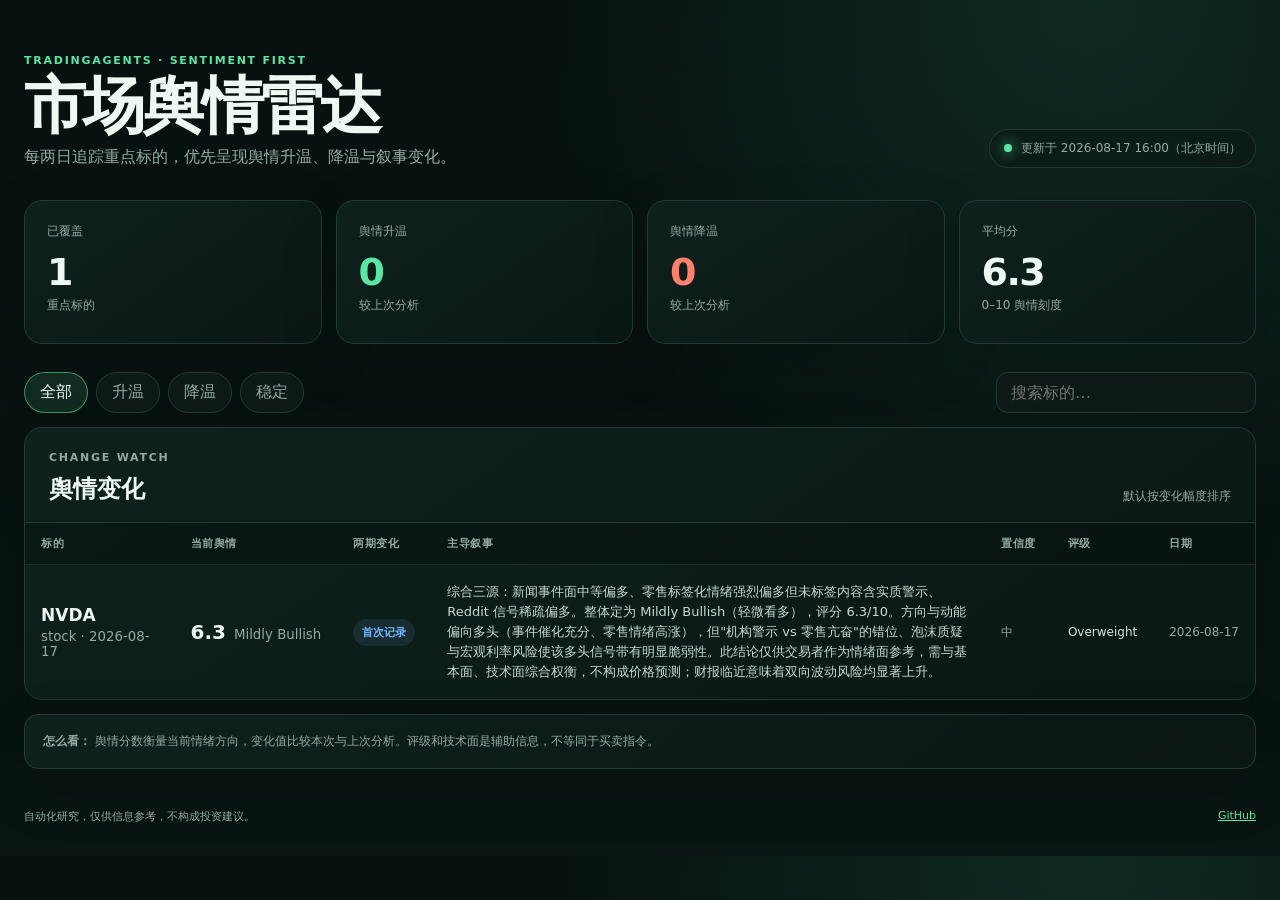
==== site-dist/index.html @ 96352321 "initialize sentiment dashboard data" ====
<!doctype html>
<html lang="zh-CN">
  <head>
    <meta charset="utf-8" />
    <meta name="viewport" content="width=device-width, initial-scale=1" />
    <meta name="description" content="重点标的舆情变化与交易研究仪表盘" />
    <title>市场舆情雷达</title>
    <link rel="icon" href="./favicon.svg" type="image/svg+xml" />
    <link rel="stylesheet" href="./styles.css" />
  </head>
  <body>
    <header class="masthead">
      <div>
        <p class="eyebrow">TRADINGAGENTS · SENTIMENT FIRST</p>
        <h1>市场舆情雷达</h1>
        <p class="subtitle">每两日追踪重点标的，优先呈现舆情升温、降温与叙事变化。</p>
      </div>
      <div class="freshness" aria-live="polite">
        <span class="status-dot"></span>
        <span id="freshness">正在读取最新分析…</span>
      </div>
    </header>

    <main>
      <section class="metrics" aria-label="舆情概览">
        <article class="metric-card">
          <span>已覆盖</span>
          <strong id="coverage">—</strong>
          <small>重点标的</small>
        </article>
        <article class="metric-card warming">
          <span>舆情升温</span>
          <strong id="warming">—</strong>
          <small>较上次分析</small>
        </article>
        <article class="metric-card cooling">
          <span>舆情降温</span>
          <strong id="cooling">—</strong>
          <small>较上次分析</small>
        </article>
        <article class="metric-card">
          <span>平均分</span>
          <strong id="average">—</strong>
          <small>0–10 舆情刻度</small>
        </article>
      </section>

      <section class="toolbar" aria-label="筛选和排序">
        <div class="filter-group" id="filters">
          <button class="filter active" data-filter="all">全部</button>
          <button class="filter" data-filter="warming">升温</button>
          <button class="filter" data-filter="cooling">降温</button>
          <button class="filter" data-filter="stable">稳定</button>
        </div>
        <label class="search">
          <span class="sr-only">搜索标的</span>
          <input id="search" type="search" placeholder="搜索标的…" autocomplete="off" />
        </label>
      </section>

      <section class="panel">
        <div class="panel-heading">
          <div>
            <p class="eyebrow">CHANGE WATCH</p>
            <h2>舆情变化</h2>
          </div>
          <p>默认按变化幅度排序</p>
        </div>
        <div class="table-wrap">
          <table>
            <thead>
              <tr>
                <th>标的</th>
                <th>当前舆情</th>
                <th>两期变化</th>
                <th>主导叙事</th>
                <th>置信度</th>
                <th>评级</th>
                <th>日期</th>
              </tr>
            </thead>
            <tbody id="sentiment-table"></tbody>
          </table>
        </div>
        <div id="empty-state" class="empty-state" hidden>暂无匹配结果。</div>
      </section>

      <section class="method-note">
        <strong>怎么看：</strong>
        舆情分数衡量当前情绪方向，变化值比较本次与上次分析。评级和技术面是辅助信息，不等同于买卖指令。
      </section>
    </main>

    <dialog id="detail-dialog">
      <div class="dialog-shell">
        <header class="dialog-header">
          <div>
            <p class="eyebrow" id="detail-date"></p>
            <h2 id="detail-title"></h2>
            <p id="detail-summary"></p>
          </div>
          <button id="close-dialog" class="icon-button" aria-label="关闭详情">×</button>
        </header>
        <div class="detail-stats" id="detail-stats"></div>
        <nav class="tabs" aria-label="报告章节">
          <button class="tab active" data-tab="sentiment">舆情分析</button>
          <button class="tab" data-tab="news">新闻与事件</button>
          <button class="tab" data-tab="market">技术分析</button>
          <button class="tab" data-tab="history">历史变化</button>
          <a id="full-report" class="tab report-link" target="_blank" rel="noopener">完整报告 ↗</a>
        </nav>
        <section id="detail-content" class="detail-content"></section>
      </div>
    </dialog>

    <footer>
      <span>自动化研究，仅供信息参考，不构成投资建议。</span>
      <a href="https://github.com/lilidan/TradingAgents" target="_blank" rel="noopener">GitHub</a>
    </footer>
    <script src="./app.js" defer></script>
  </body>
</html>
---- site-dist/styles.css ----
:root {
  color-scheme: dark;
  --bg: #07110f;
  --panel: #0c1916;
  --panel-2: #10211d;
  --line: #233b34;
  --text: #eef8f3;
  --muted: #95aaa2;
  --green: #5ce6a5;
  --green-soft: rgba(92, 230, 165, 0.12);
  --red: #ff806f;
  --red-soft: rgba(255, 128, 111, 0.12);
  --amber: #f2c66d;
  --blue: #74b7ff;
  --radius: 18px;
  font-family: Inter, ui-sans-serif, system-ui, -apple-system, BlinkMacSystemFont, "Segoe UI", sans-serif;
}

* { box-sizing: border-box; }

body {
  margin: 0;
  min-width: 320px;
  color: var(--text);
  background:
    radial-gradient(circle at 85% 0%, rgba(52, 159, 117, 0.18), transparent 34rem),
    linear-gradient(180deg, #07110f 0%, #091512 100%);
}

button, input { font: inherit; }

a { color: var(--green); }

.masthead, main, footer {
  width: min(1440px, calc(100% - 48px));
  margin-inline: auto;
}

.masthead {
  display: flex;
  justify-content: space-between;
  gap: 32px;
  align-items: flex-end;
  padding: 54px 0 32px;
}

.eyebrow {
  margin: 0 0 9px;
  color: var(--green);
  font-size: 11px;
  font-weight: 800;
  letter-spacing: 0.16em;
}

h1, h2, p { margin-top: 0; }

h1 {
  margin-bottom: 10px;
  font-size: clamp(34px, 5vw, 62px);
  line-height: 0.98;
  letter-spacing: -0.045em;
}

.subtitle, .panel-heading p, footer, .method-note { color: var(--muted); }
.subtitle { margin-bottom: 0; font-size: 16px; }

.freshness {
  display: flex;
  align-items: center;
  gap: 9px;
  flex: 0 0 auto;
  padding: 10px 14px;
  border: 1px solid var(--line);
  border-radius: 999px;
  color: var(--muted);
  background: rgba(12, 25, 22, 0.72);
  font-size: 12px;
}

.status-dot {
  width: 8px;
  height: 8px;
  border-radius: 50%;
  background: var(--green);
  box-shadow: 0 0 14px var(--green);
}

.metrics {
  display: grid;
  grid-template-columns: repeat(4, minmax(0, 1fr));
  gap: 14px;
}

.metric-card, .panel, .method-note {
  border: 1px solid var(--line);
  background: linear-gradient(145deg, rgba(16, 33, 29, 0.96), rgba(10, 23, 20, 0.96));
  box-shadow: 0 20px 60px rgba(0, 0, 0, 0.14);
}

.metric-card {
  display: grid;
  min-height: 144px;
  padding: 22px;
  border-radius: var(--radius);
}

.metric-card > span, .metric-card small { color: var(--muted); font-size: 12px; }
.metric-card strong { align-self: center; font-size: 38px; letter-spacing: -0.04em; }
.metric-card.warming strong { color: var(--green); }
.metric-card.cooling strong { color: var(--red); }

.toolbar {
  display: flex;
  justify-content: space-between;
  gap: 16px;
  margin: 28px 0 14px;
}

.filter-group { display: flex; flex-wrap: wrap; gap: 8px; }
.filter, .tab, .icon-button {
  border: 1px solid var(--line);
  color: var(--muted);
  background: var(--panel);
  cursor: pointer;
}

.filter {
  padding: 9px 15px;
  border-radius: 999px;
}

.filter:hover, .filter.active, .tab:hover, .tab.active {
  border-color: rgba(92, 230, 165, 0.55);
  color: var(--text);
  background: var(--green-soft);
}

.search input {
  width: min(260px, 42vw);
  padding: 10px 14px;
  border: 1px solid var(--line);
  border-radius: 12px;
  outline: none;
  color: var(--text);
  background: var(--panel);
}

.search input:focus { border-color: var(--green); }

.panel { overflow: hidden; border-radius: var(--radius); }
.panel-heading {
  display: flex;
  justify-content: space-between;
  align-items: flex-end;
  gap: 20px;
  padding: 23px 24px 17px;
  border-bottom: 1px solid var(--line);
}
.panel-heading h2 { margin-bottom: 0; font-size: 24px; }
.panel-heading > p { margin-bottom: 0; font-size: 12px; }
.table-wrap { overflow-x: auto; }

table { width: 100%; border-collapse: collapse; }
th {
  padding: 13px 16px;
  color: var(--muted);
  background: rgba(7, 17, 15, 0.54);
  font-size: 11px;
  font-weight: 700;
  letter-spacing: 0.05em;
  text-align: left;
  white-space: nowrap;
}
td { padding: 17px 16px; border-top: 1px solid rgba(35, 59, 52, 0.68); vertical-align: middle; }
tbody tr { cursor: pointer; transition: background 140ms ease; }
tbody tr:hover { background: rgba(92, 230, 165, 0.045); }

.ticker { display: grid; gap: 4px; min-width: 84px; }
.ticker strong { font-size: 17px; }
.ticker small { color: var(--muted); }
.score { display: flex; align-items: baseline; gap: 8px; white-space: nowrap; }
.score strong { font-size: 20px; }
.score small { color: var(--muted); }

.badge {
  display: inline-flex;
  align-items: center;
  gap: 6px;
  padding: 6px 9px;
  border-radius: 999px;
  font-size: 11px;
  font-weight: 750;
  white-space: nowrap;
}
.badge.up { color: var(--green); background: var(--green-soft); }
.badge.down { color: var(--red); background: var(--red-soft); }
.badge.stable { color: var(--amber); background: rgba(242, 198, 109, 0.1); }
.badge.first { color: var(--blue); background: rgba(116, 183, 255, 0.1); }
.narrative { min-width: 320px; max-width: 610px; color: #c8d8d2; font-size: 13px; line-height: 1.55; }
.muted { color: var(--muted); font-size: 12px; white-space: nowrap; }
.rating { color: #d7e5df; font-size: 12px; white-space: nowrap; }

.empty-state { padding: 48px; color: var(--muted); text-align: center; }
.method-note { margin: 14px 0 40px; padding: 16px 18px; border-radius: 14px; font-size: 12px; line-height: 1.7; }

dialog {
  width: min(1120px, calc(100% - 30px));
  max-height: min(900px, calc(100vh - 30px));
  padding: 0;
  border: 1px solid var(--line);
  border-radius: 22px;
  color: var(--text);
  background: #0a1714;
  box-shadow: 0 30px 100px rgba(0, 0, 0, 0.58);
}
dialog::backdrop { background: rgba(1, 7, 5, 0.75); backdrop-filter: blur(6px); }
.dialog-shell { padding: 26px; }
.dialog-header { display: flex; justify-content: space-between; gap: 24px; }
.dialog-header h2 { margin-bottom: 8px; font-size: 32px; }
.dialog-header > div > p:last-child { margin-bottom: 0; color: var(--muted); max-width: 800px; line-height: 1.6; }
.icon-button { width: 38px; height: 38px; border-radius: 50%; font-size: 25px; }
.detail-stats { display: grid; grid-template-columns: repeat(4, 1fr); gap: 10px; margin: 24px 0; }
.detail-stat { padding: 14px; border: 1px solid var(--line); border-radius: 13px; background: var(--panel-2); }
.detail-stat span { display: block; margin-bottom: 7px; color: var(--muted); font-size: 11px; }
.detail-stat strong { font-size: 18px; }
.tabs { display: flex; flex-wrap: wrap; gap: 8px; padding-bottom: 14px; border-bottom: 1px solid var(--line); }
.tab { padding: 9px 13px; border-radius: 9px; font-size: 12px; text-decoration: none; }
.report-link { margin-left: auto; }
.detail-content { min-height: 280px; max-height: 52vh; overflow: auto; padding: 22px 8px 8px; }
.report-text { margin: 0; color: #d8e7e1; font: 13px/1.75 ui-monospace, SFMono-Regular, Menlo, Monaco, Consolas, monospace; white-space: pre-wrap; overflow-wrap: anywhere; }
.history-chart { display: grid; gap: 10px; }
.history-row { display: grid; grid-template-columns: 100px 1fr 70px 130px; gap: 12px; align-items: center; font-size: 12px; }
.history-track { height: 8px; overflow: hidden; border-radius: 999px; background: #182a25; }
.history-fill { height: 100%; border-radius: inherit; background: linear-gradient(90deg, var(--red), var(--amber), var(--green)); }

footer { display: flex; justify-content: space-between; padding: 0 0 32px; font-size: 11px; }
.sr-only { position: absolute; width: 1px; height: 1px; overflow: hidden; clip: rect(0, 0, 0, 0); }

@media (max-width: 900px) {
  .metrics { grid-template-columns: repeat(2, 1fr); }
  .detail-stats { grid-template-columns: repeat(2, 1fr); }
  th:nth-child(5), td:nth-child(5), th:nth-child(6), td:nth-child(6) { display: none; }
}

@media (max-width: 620px) {
  .masthead, main, footer { width: min(100% - 26px, 1440px); }
  .masthead { align-items: flex-start; flex-direction: column; padding-top: 34px; }
  .metrics { grid-template-columns: 1fr 1fr; gap: 9px; }
  .metric-card { min-height: 116px; padding: 16px; }
  .metric-card strong { font-size: 30px; }
  .toolbar { align-items: stretch; flex-direction: column; }
  .search input { width: 100%; }
  .narrative { min-width: 230px; }
  th:nth-child(4), td:nth-child(4), th:nth-child(7), td:nth-child(7) { display: none; }
  .score small { display: none; }
  td { padding-block: 15px; }
  .dialog-shell { padding: 18px; }
  .detail-stats { grid-template-columns: 1fr 1fr; }
  .report-link { margin-left: 0; }
  .history-row { grid-template-columns: 82px 1fr 42px; }
  .history-row .history-band { display: none; }
}
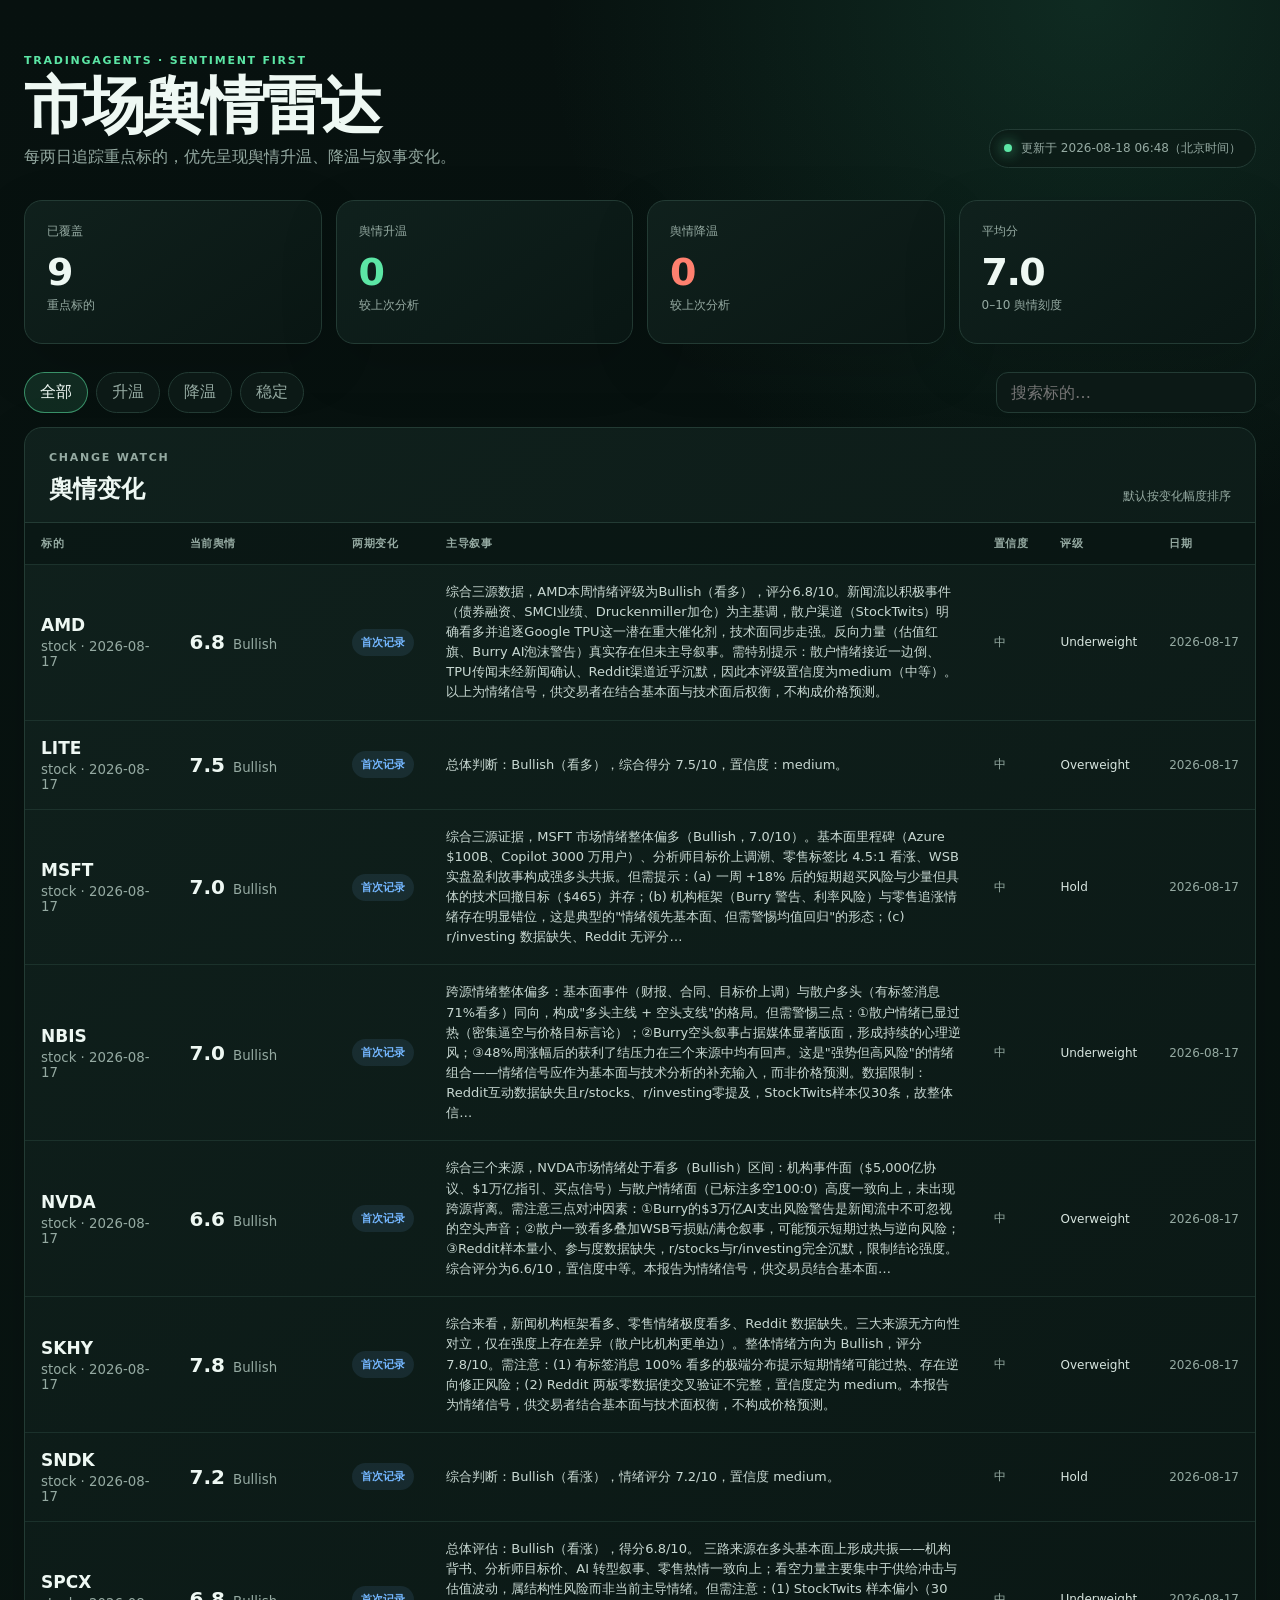
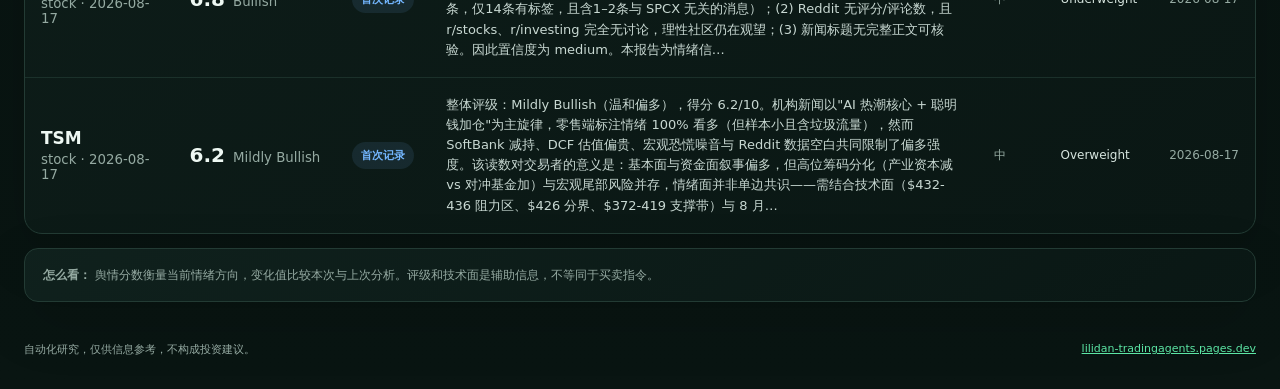
==== commit b8251737: "publish rendered dashboard pages" ====
--- a/site-dist/index.html
+++ b/site-dist/index.html
@@ -115,7 +115,7 @@
 
     <footer>
       <span>自动化研究，仅供信息参考，不构成投资建议。</span>
-      <a href="https://github.com/lilidan/TradingAgents" target="_blank" rel="noopener">GitHub</a>
+      <a href="https://lilidan-tradingagents.pages.dev/">lilidan-tradingagents.pages.dev</a>
     </footer>
     <script src="./app.js" defer></script>
   </body>
--- a/site-dist/styles.css
+++ b/site-dist/styles.css
@@ -228,6 +228,57 @@
 .report-link { margin-left: auto; }
 .detail-content { min-height: 280px; max-height: 52vh; overflow: auto; padding: 22px 8px 8px; }
 .report-text { margin: 0; color: #d8e7e1; font: 13px/1.75 ui-monospace, SFMono-Regular, Menlo, Monaco, Consolas, monospace; white-space: pre-wrap; overflow-wrap: anywhere; }
+.markdown-body { color: #d8e7e1; font-size: 14px; line-height: 1.78; overflow-wrap: anywhere; }
+.markdown-body > :first-child { margin-top: 0; }
+.markdown-body > :last-child { margin-bottom: 0; }
+.markdown-body h1, .markdown-body h2, .markdown-body h3, .markdown-body h4 {
+  margin: 1.65em 0 0.65em;
+  color: var(--text);
+  line-height: 1.3;
+  letter-spacing: -0.018em;
+}
+.markdown-body h1 { padding-bottom: 0.35em; border-bottom: 1px solid var(--line); font-size: 2em; }
+.markdown-body h2 { padding-bottom: 0.3em; border-bottom: 1px solid rgba(35, 59, 52, 0.72); font-size: 1.5em; }
+.markdown-body h3 { font-size: 1.2em; }
+.markdown-body p, .markdown-body ul, .markdown-body ol, .markdown-body blockquote { margin: 0 0 1em; }
+.markdown-body ul, .markdown-body ol { padding-left: 1.6em; }
+.markdown-body li + li { margin-top: 0.3em; }
+.markdown-body strong { color: var(--text); }
+.markdown-body blockquote {
+  padding: 0.7em 1em;
+  border-left: 3px solid var(--green);
+  color: var(--muted);
+  background: rgba(92, 230, 165, 0.055);
+}
+.markdown-body blockquote > :last-child { margin-bottom: 0; }
+.markdown-body code {
+  padding: 0.15em 0.38em;
+  border-radius: 5px;
+  color: #c9f5df;
+  background: #132a23;
+  font: 0.9em/1.5 ui-monospace, SFMono-Regular, Menlo, Monaco, Consolas, monospace;
+}
+.markdown-body pre { overflow-x: auto; padding: 14px 16px; border: 1px solid var(--line); border-radius: 11px; background: #07110f; }
+.markdown-body pre code { padding: 0; background: transparent; }
+.markdown-body table { display: block; width: max-content; min-width: 100%; max-width: 100%; overflow-x: auto; }
+.markdown-body th, .markdown-body td { padding: 9px 11px; border: 1px solid var(--line); white-space: normal; }
+.markdown-body th { color: var(--text); background: #10211d; }
+.markdown-body hr { margin: 1.5em 0; border: 0; border-top: 1px solid var(--line); }
+.report-page { min-height: 100vh; }
+.standalone-report { width: min(960px, calc(100% - 32px)); padding: 34px 0 70px; }
+.report-toolbar {
+  display: flex;
+  justify-content: space-between;
+  gap: 20px;
+  margin-bottom: 22px;
+  padding: 14px 16px;
+  border: 1px solid var(--line);
+  border-radius: 12px;
+  color: var(--muted);
+  background: var(--panel);
+  font-size: 12px;
+}
+.standalone-report > .markdown-body { padding: clamp(20px, 5vw, 48px); border: 1px solid var(--line); border-radius: var(--radius); background: var(--panel); }
 .history-chart { display: grid; gap: 10px; }
 .history-row { display: grid; grid-template-columns: 100px 1fr 70px 130px; gap: 12px; align-items: center; font-size: 12px; }
 .history-track { height: 8px; overflow: hidden; border-radius: 999px; background: #182a25; }
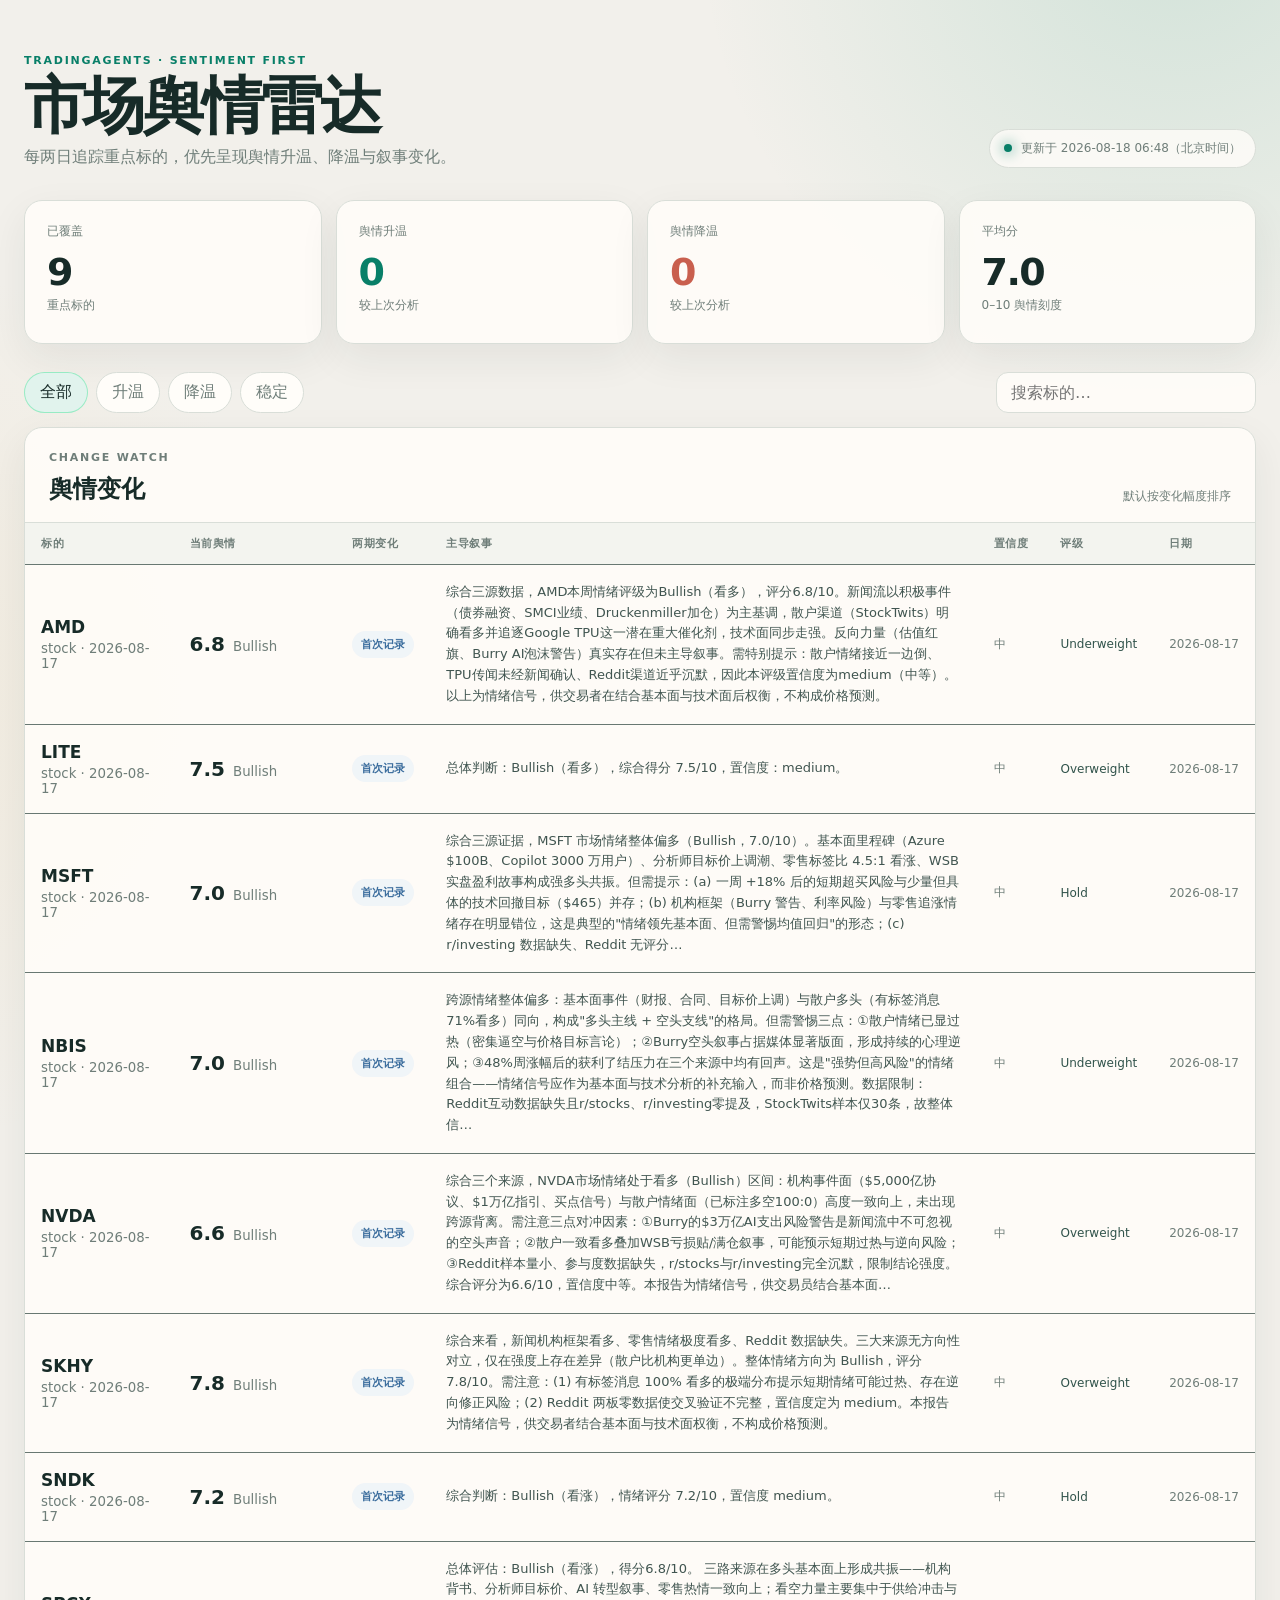
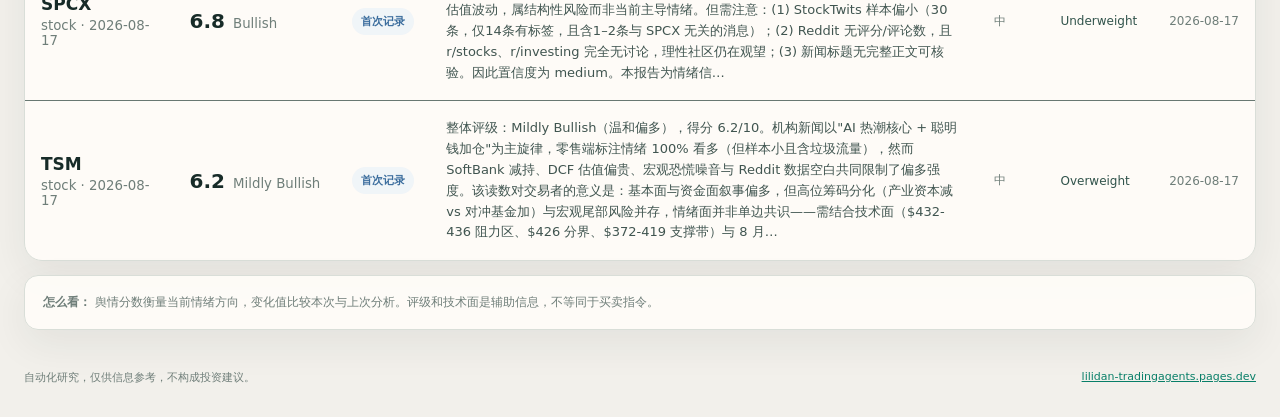
==== commit a239ba87: "publish dashboard drawer UI" ====
--- a/site-dist/index.html
+++ b/site-dist/index.html
@@ -91,25 +91,39 @@
       </section>
     </main>
 
-    <dialog id="detail-dialog">
-      <div class="dialog-shell">
-        <header class="dialog-header">
-          <div>
-            <p class="eyebrow" id="detail-date"></p>
-            <h2 id="detail-title"></h2>
-            <p id="detail-summary"></p>
+    <dialog id="detail-dialog" aria-labelledby="detail-title">
+      <div class="drawer-shell">
+        <aside class="drawer-sidebar">
+          <div class="drawer-sidebar-header">
+            <p class="eyebrow">CHANGE WATCH</p>
+            <h2>重点标的</h2>
+            <p id="drawer-count">点击标的切换报告</p>
           </div>
-          <button id="close-dialog" class="icon-button" aria-label="关闭详情">×</button>
-        </header>
-        <div class="detail-stats" id="detail-stats"></div>
-        <nav class="tabs" aria-label="报告章节">
-          <button class="tab active" data-tab="sentiment">舆情分析</button>
-          <button class="tab" data-tab="news">新闻与事件</button>
-          <button class="tab" data-tab="market">技术分析</button>
-          <button class="tab" data-tab="history">历史变化</button>
-          <a id="full-report" class="tab report-link" target="_blank" rel="noopener">完整报告 ↗</a>
-        </nav>
-        <section id="detail-content" class="detail-content"></section>
+          <div id="drawer-list" class="drawer-list" role="listbox" aria-label="选择标的"></div>
+          <div class="drawer-sidebar-footer">
+            <button id="close-dialog" class="back-button" type="button">← 返回总览</button>
+          </div>
+        </aside>
+
+        <section class="drawer-main">
+          <header class="dialog-header">
+            <div>
+              <p class="eyebrow" id="detail-date"></p>
+              <h2 id="detail-title"></h2>
+              <p id="detail-summary"></p>
+            </div>
+            <button id="close-dialog-icon" class="icon-button" aria-label="关闭详情" type="button">×</button>
+          </header>
+          <div class="detail-stats" id="detail-stats"></div>
+          <nav class="tabs" aria-label="报告章节">
+            <button class="tab active" data-tab="sentiment">舆情分析</button>
+            <button class="tab" data-tab="news">新闻与事件</button>
+            <button class="tab" data-tab="market">技术分析</button>
+            <button class="tab" data-tab="history">历史变化</button>
+            <a id="full-report" class="tab report-link" target="_blank" rel="noopener">完整报告 ↗</a>
+          </nav>
+          <section id="detail-content" class="detail-content"></section>
+        </section>
       </div>
     </dialog>
 
--- a/site-dist/styles.css
+++ b/site-dist/styles.css
@@ -1,17 +1,19 @@
 :root {
-  color-scheme: dark;
-  --bg: #07110f;
-  --panel: #0c1916;
-  --panel-2: #10211d;
-  --line: #233b34;
-  --text: #eef8f3;
-  --muted: #95aaa2;
-  --green: #5ce6a5;
-  --green-soft: rgba(92, 230, 165, 0.12);
-  --red: #ff806f;
-  --red-soft: rgba(255, 128, 111, 0.12);
-  --amber: #f2c66d;
-  --blue: #74b7ff;
+  color-scheme: light;
+  --bg: #f2f0eb;
+  --panel: #fffdf9;
+  --panel-2: #f7f5ef;
+  --line: #d9ded8;
+  --text: #172b28;
+  --muted: #6f7e79;
+  --green: #087f68;
+  --green-bright: #43c6a0;
+  --green-soft: #e1f3ed;
+  --red: #c95f4e;
+  --red-soft: #fae8e3;
+  --amber: #a66b14;
+  --blue: #3b6d9d;
+  --ink: #102c28;
   --radius: 18px;
   font-family: Inter, ui-sans-serif, system-ui, -apple-system, BlinkMacSystemFont, "Segoe UI", sans-serif;
 }
@@ -23,8 +25,9 @@
   min-width: 320px;
   color: var(--text);
   background:
-    radial-gradient(circle at 85% 0%, rgba(52, 159, 117, 0.18), transparent 34rem),
-    linear-gradient(180deg, #07110f 0%, #091512 100%);
+    radial-gradient(circle at 92% -4%, rgba(70, 168, 139, 0.19), transparent 30rem),
+    radial-gradient(circle at -10% 35%, rgba(235, 197, 126, 0.12), transparent 28rem),
+    var(--bg);
 }
 
 button, input { font: inherit; }
@@ -73,7 +76,7 @@
   border: 1px solid var(--line);
   border-radius: 999px;
   color: var(--muted);
-  background: rgba(12, 25, 22, 0.72);
+  background: rgba(255, 253, 249, 0.82);
   font-size: 12px;
 }
 
@@ -93,8 +96,8 @@
 
 .metric-card, .panel, .method-note {
   border: 1px solid var(--line);
-  background: linear-gradient(145deg, rgba(16, 33, 29, 0.96), rgba(10, 23, 20, 0.96));
-  box-shadow: 0 20px 60px rgba(0, 0, 0, 0.14);
+  background: rgba(255, 253, 249, 0.9);
+  box-shadow: 0 14px 40px rgba(27, 48, 42, 0.07);
 }
 
 .metric-card {
@@ -142,7 +145,7 @@
   border-radius: 12px;
   outline: none;
   color: var(--text);
-  background: var(--panel);
+  background: rgba(255, 253, 249, 0.9);
 }
 
 .search input:focus { border-color: var(--green); }
@@ -164,7 +167,7 @@
 th {
   padding: 13px 16px;
   color: var(--muted);
-  background: rgba(7, 17, 15, 0.54);
+  background: #f3f4ef;
   font-size: 11px;
   font-weight: 700;
   letter-spacing: 0.05em;
@@ -173,7 +176,7 @@
 }
 td { padding: 17px 16px; border-top: 1px solid rgba(35, 59, 52, 0.68); vertical-align: middle; }
 tbody tr { cursor: pointer; transition: background 140ms ease; }
-tbody tr:hover { background: rgba(92, 230, 165, 0.045); }
+tbody tr:hover { background: #f0f8f4; }
 
 .ticker { display: grid; gap: 4px; min-width: 84px; }
 .ticker strong { font-size: 17px; }
@@ -196,44 +199,89 @@
 .badge.down { color: var(--red); background: var(--red-soft); }
 .badge.stable { color: var(--amber); background: rgba(242, 198, 109, 0.1); }
 .badge.first { color: var(--blue); background: rgba(116, 183, 255, 0.1); }
-.narrative { min-width: 320px; max-width: 610px; color: #c8d8d2; font-size: 13px; line-height: 1.55; }
+.narrative { min-width: 320px; max-width: 610px; color: #405550; font-size: 13px; line-height: 1.6; }
 .muted { color: var(--muted); font-size: 12px; white-space: nowrap; }
-.rating { color: #d7e5df; font-size: 12px; white-space: nowrap; }
+.rating { color: #31534b; font-size: 12px; white-space: nowrap; }
 
 .empty-state { padding: 48px; color: var(--muted); text-align: center; }
 .method-note { margin: 14px 0 40px; padding: 16px 18px; border-radius: 14px; font-size: 12px; line-height: 1.7; }
 
 dialog {
-  width: min(1120px, calc(100% - 30px));
-  max-height: min(900px, calc(100vh - 30px));
+  width: 100vw;
+  height: 100dvh;
+  max-width: none;
+  max-height: none;
   padding: 0;
-  border: 1px solid var(--line);
-  border-radius: 22px;
+  border: 0;
   color: var(--text);
-  background: #0a1714;
-  box-shadow: 0 30px 100px rgba(0, 0, 0, 0.58);
-}
-dialog::backdrop { background: rgba(1, 7, 5, 0.75); backdrop-filter: blur(6px); }
-.dialog-shell { padding: 26px; }
+  background: transparent;
+  box-shadow: none;
+}
+dialog::backdrop { background: rgba(16, 38, 33, 0.42); backdrop-filter: blur(4px); }
+.drawer-shell { display: grid; grid-template-columns: minmax(240px, 25vw) minmax(0, 1fr); width: 100%; height: 100%; }
+.drawer-sidebar {
+  display: flex;
+  min-width: 0;
+  flex-direction: column;
+  padding: 36px 22px 22px;
+  color: #edf7f2;
+  background: var(--ink);
+  box-shadow: 14px 0 40px rgba(16, 44, 40, 0.14);
+}
+.drawer-sidebar .eyebrow { color: var(--green-bright); }
+.drawer-sidebar-header h2 { margin: 0 0 8px; font-size: 28px; letter-spacing: -0.04em; }
+.drawer-sidebar-header > p:last-child { margin: 0; color: #9db4ad; font-size: 12px; }
+.drawer-list { display: grid; gap: 5px; min-height: 0; margin: 28px -8px 18px; overflow: auto; padding: 0 8px 4px; }
+.drawer-item {
+  display: flex;
+  align-items: center;
+  justify-content: space-between;
+  gap: 12px;
+  width: 100%;
+  padding: 12px 12px;
+  border: 1px solid transparent;
+  border-radius: 12px;
+  color: #d9e8e1;
+  background: transparent;
+  text-align: left;
+  cursor: pointer;
+  transition: 140ms ease;
+}
+.drawer-item:hover { border-color: rgba(67, 198, 160, 0.24); background: rgba(67, 198, 160, 0.08); }
+.drawer-item.active { border-color: rgba(67, 198, 160, 0.65); background: rgba(67, 198, 160, 0.15); box-shadow: inset 3px 0 0 var(--green-bright); }
+.drawer-item-main, .drawer-item-score { display: grid; gap: 3px; }
+.drawer-item-main strong { font-size: 15px; letter-spacing: 0.03em; }
+.drawer-item-main small { color: #98afa8; font-size: 11px; }
+.drawer-item-score { justify-items: end; }
+.drawer-item-score strong { font-size: 16px; }
+.drawer-delta { font-size: 11px; font-style: normal; }
+.drawer-delta.up { color: #69ddb4; }
+.drawer-delta.down { color: #ff9a88; }
+.drawer-delta.stable { color: #e7c16e; }
+.drawer-delta.first { color: #8fbee8; }
+.drawer-sidebar-footer { margin-top: auto; }
+.back-button { border: 0; color: #b6cbc4; background: transparent; cursor: pointer; font-size: 12px; }
+.back-button:hover { color: #fff; }
+.drawer-main { display: flex; min-width: 0; flex-direction: column; overflow: hidden; padding: 46px clamp(26px, 4vw, 68px) 38px; background: var(--panel); }
 .dialog-header { display: flex; justify-content: space-between; gap: 24px; }
-.dialog-header h2 { margin-bottom: 8px; font-size: 32px; }
-.dialog-header > div > p:last-child { margin-bottom: 0; color: var(--muted); max-width: 800px; line-height: 1.6; }
-.icon-button { width: 38px; height: 38px; border-radius: 50%; font-size: 25px; }
+.dialog-header h2 { margin-bottom: 9px; font-size: clamp(34px, 4vw, 58px); letter-spacing: -0.055em; }
+.dialog-header > div > p:last-child { margin-bottom: 0; color: #536761; max-width: 920px; line-height: 1.75; }
+.icon-button { width: 42px; height: 42px; flex: 0 0 auto; border-radius: 50%; font-size: 25px; }
 .detail-stats { display: grid; grid-template-columns: repeat(4, 1fr); gap: 10px; margin: 24px 0; }
-.detail-stat { padding: 14px; border: 1px solid var(--line); border-radius: 13px; background: var(--panel-2); }
+.detail-stat { padding: 15px; border: 1px solid var(--line); border-radius: 13px; background: var(--panel-2); }
 .detail-stat span { display: block; margin-bottom: 7px; color: var(--muted); font-size: 11px; }
 .detail-stat strong { font-size: 18px; }
 .tabs { display: flex; flex-wrap: wrap; gap: 8px; padding-bottom: 14px; border-bottom: 1px solid var(--line); }
 .tab { padding: 9px 13px; border-radius: 9px; font-size: 12px; text-decoration: none; }
 .report-link { margin-left: auto; }
-.detail-content { min-height: 280px; max-height: 52vh; overflow: auto; padding: 22px 8px 8px; }
-.report-text { margin: 0; color: #d8e7e1; font: 13px/1.75 ui-monospace, SFMono-Regular, Menlo, Monaco, Consolas, monospace; white-space: pre-wrap; overflow-wrap: anywhere; }
-.markdown-body { color: #d8e7e1; font-size: 14px; line-height: 1.78; overflow-wrap: anywhere; }
+.detail-content { min-height: 0; flex: 1; overflow: auto; padding: 28px 8px 18px 0; }
+.report-text { margin: 0; color: #304a43; font: 13px/1.8 ui-monospace, SFMono-Regular, Menlo, Monaco, Consolas, monospace; white-space: pre-wrap; overflow-wrap: anywhere; }
+.markdown-body { max-width: 980px; color: #304a43; font-size: 15px; line-height: 1.86; overflow-wrap: anywhere; }
 .markdown-body > :first-child { margin-top: 0; }
 .markdown-body > :last-child { margin-bottom: 0; }
 .markdown-body h1, .markdown-body h2, .markdown-body h3, .markdown-body h4 {
   margin: 1.65em 0 0.65em;
-  color: var(--text);
+  color: #142e29;
   line-height: 1.3;
   letter-spacing: -0.018em;
 }
@@ -254,15 +302,15 @@
 .markdown-body code {
   padding: 0.15em 0.38em;
   border-radius: 5px;
-  color: #c9f5df;
-  background: #132a23;
+  color: #17634f;
+  background: #e7f2ed;
   font: 0.9em/1.5 ui-monospace, SFMono-Regular, Menlo, Monaco, Consolas, monospace;
 }
-.markdown-body pre { overflow-x: auto; padding: 14px 16px; border: 1px solid var(--line); border-radius: 11px; background: #07110f; }
+.markdown-body pre { overflow-x: auto; padding: 14px 16px; border: 1px solid var(--line); border-radius: 11px; background: #f0f3ee; }
 .markdown-body pre code { padding: 0; background: transparent; }
 .markdown-body table { display: block; width: max-content; min-width: 100%; max-width: 100%; overflow-x: auto; }
 .markdown-body th, .markdown-body td { padding: 9px 11px; border: 1px solid var(--line); white-space: normal; }
-.markdown-body th { color: var(--text); background: #10211d; }
+.markdown-body th { color: var(--text); background: #e8f0eb; }
 .markdown-body hr { margin: 1.5em 0; border: 0; border-top: 1px solid var(--line); }
 .report-page { min-height: 100vh; }
 .standalone-report { width: min(960px, calc(100% - 32px)); padding: 34px 0 70px; }
@@ -291,6 +339,9 @@
   .metrics { grid-template-columns: repeat(2, 1fr); }
   .detail-stats { grid-template-columns: repeat(2, 1fr); }
   th:nth-child(5), td:nth-child(5), th:nth-child(6), td:nth-child(6) { display: none; }
+  .drawer-shell { grid-template-columns: minmax(190px, 30vw) minmax(0, 1fr); }
+  .drawer-sidebar { padding-inline: 16px; }
+  .drawer-main { padding-inline: 28px; }
 }
 
 @media (max-width: 620px) {
@@ -310,4 +361,18 @@
   .report-link { margin-left: 0; }
   .history-row { grid-template-columns: 82px 1fr 42px; }
   .history-row .history-band { display: none; }
-}
+  .drawer-shell { display: flex; flex-direction: column; }
+  .drawer-sidebar { flex: 0 0 auto; padding: 15px 14px 10px; }
+  .drawer-sidebar-header { display: flex; align-items: baseline; gap: 10px; }
+  .drawer-sidebar-header .eyebrow { margin: 0; }
+  .drawer-sidebar-header h2 { margin: 0; font-size: 20px; }
+  .drawer-sidebar-header > p:last-child { display: none; }
+  .drawer-list { display: flex; gap: 7px; margin: 11px -4px 0; padding: 0 4px 3px; overflow-x: auto; }
+  .drawer-item { flex: 0 0 106px; display: grid; gap: 4px; padding: 9px 10px; }
+  .drawer-item-score { display: flex; align-items: baseline; justify-content: space-between; }
+  .drawer-sidebar-footer { display: none; }
+  .drawer-main { flex: 1; padding: 22px 18px 18px; }
+  .dialog-header { gap: 12px; }
+  .dialog-header h2 { font-size: 34px; }
+  .detail-content { padding-top: 20px; }
+}
